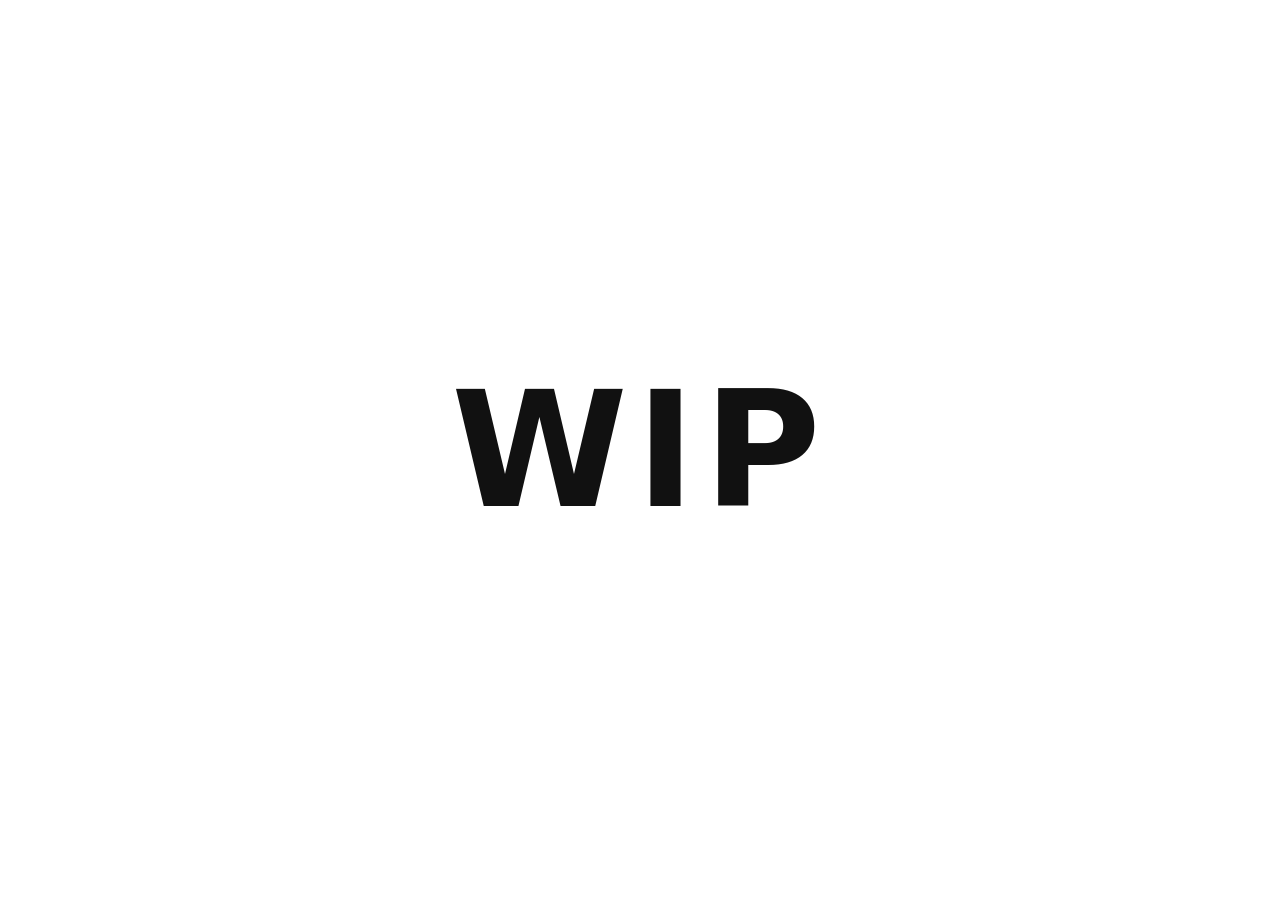
==== index.html @ 5a91147f "Página provisória WIP centralizada Co-Authored-By: Claude Opus 5.5 <noreply@anthropic.com>" ====
<!doctype html>
<html lang="pt-BR">
<head>
  <meta charset="utf-8">
  <meta name="viewport" content="width=device-width, initial-scale=1">
  <title>Portfólio — em construção</title>
  <meta name="description" content="Portfólio em construção.">
  <link rel="stylesheet" href="assets/css/style.css">
</head>
<body>
  <main>
    <h1>WIP</h1>
  </main>
</body>
</html>
---- assets/css/style.css ----
/* Cores como variáveis, com versão para modo escuro */
:root {
  --bg: #ffffff;
  --fg: #111111;
}

@media (prefers-color-scheme: dark) {
  :root {
    --bg: #111111;
    --fg: #f5f5f5;
  }
}

* {
  margin: 0;
  box-sizing: border-box;
}

body {
  background: var(--bg);
  color: var(--fg);
  font-family: system-ui, -apple-system, "Segoe UI", Roboto, sans-serif;
}

/* Ocupa a tela inteira e centraliza o conteúdo na horizontal e na vertical */
main {
  min-height: 100vh;
  min-height: 100dvh;
  display: grid;
  place-items: center;
}

h1 {
  font-size: clamp(3rem, 15vw, 10rem);
  font-weight: 800;
  letter-spacing: 0.05em;
}
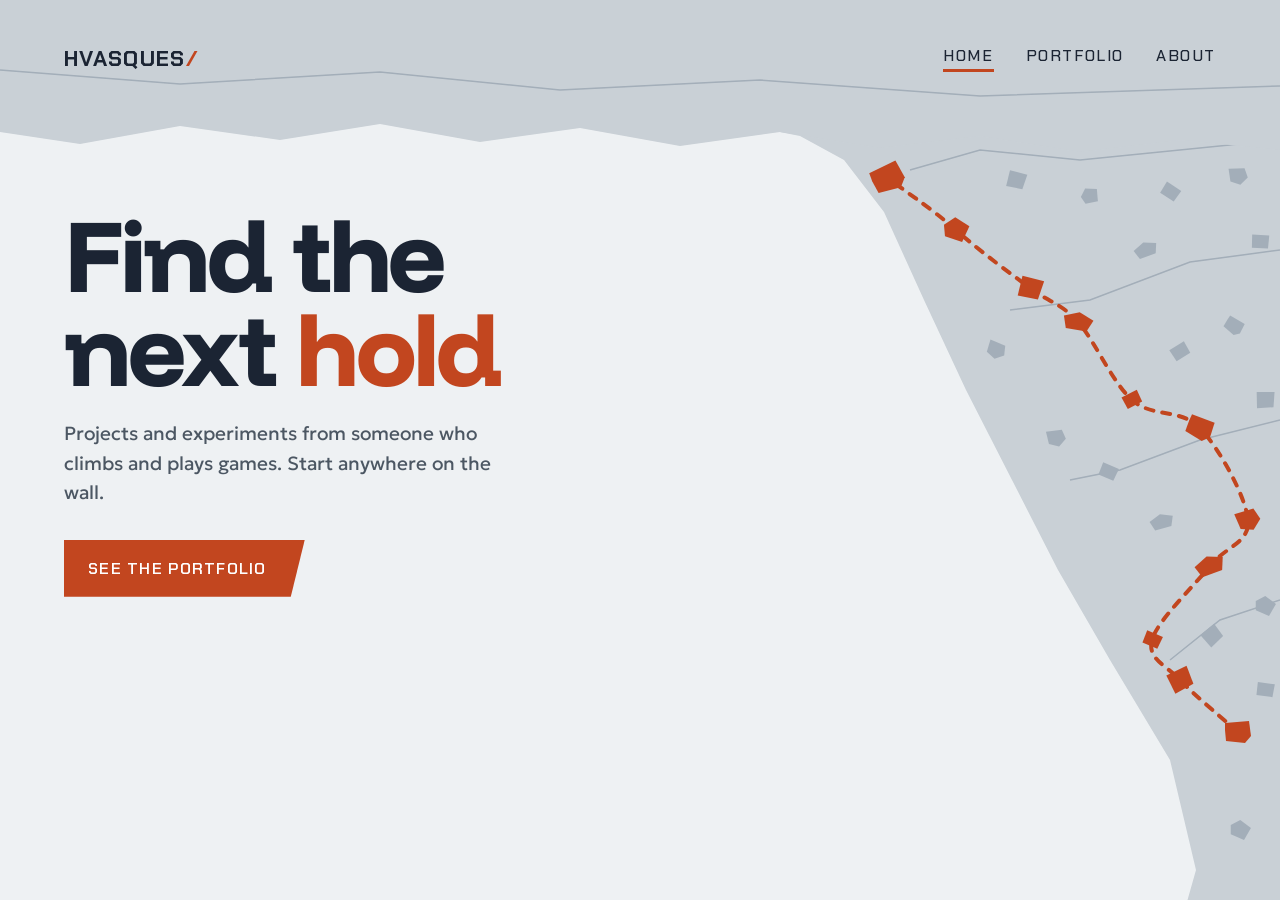
==== commit cdcd8acb: "Constrói o site a partir do handoff: Home, Portfólio e modelo de projeto - tokens.css concentra core" ====
--- a/index.html
+++ b/index.html
@@ -1,15 +1,28 @@
 <!doctype html>
-<html lang="pt-BR">
+<html lang="en">
 <head>
   <meta charset="utf-8">
   <meta name="viewport" content="width=device-width, initial-scale=1">
-  <title>Portfólio — em construção</title>
-  <meta name="description" content="Portfólio em construção.">
-  <link rel="stylesheet" href="assets/css/style.css">
+  <title>hvasques — Find the next hold</title>
+  <meta name="description" content="Projects and experiments from someone who climbs and plays games.">
+  <link rel="preconnect" href="https://fonts.googleapis.com">
+  <link rel="preconnect" href="https://fonts.gstatic.com" crossorigin>
+  <link rel="stylesheet" href="/assets/css/tokens.css">
+  <link rel="stylesheet" href="/assets/css/base.css">
+  <link rel="stylesheet" href="/assets/css/home.css">
+  <script type="module" src="/assets/js/pages/home.js"></script>
 </head>
 <body>
-  <main>
-    <h1>WIP</h1>
+  <rock-roof></rock-roof>
+  <div class="rock wall wall--home"></div>
+  <site-header current="home"></site-header>
+
+  <main class="content">
+    <div class="copy--home">
+      <h1 class="title">Find the next <span class="hl">hold</span></h1>
+      <p class="lede">Projects and experiments from someone who climbs and plays games. Start anywhere on the wall.</p>
+      <a class="btn" href="/portfolio/">See the portfolio</a>
+    </div>
   </main>
 </body>
 </html>
--- a/assets/css/tokens.css
+++ b/assets/css/tokens.css
@@ -0,0 +1,42 @@
+/* ==========================================================================
+   Design tokens: the ONE file to edit to restyle the whole site.
+   Colors, fonts, scale and shapes. Every other CSS and JS file reads these.
+   ========================================================================== */
+
+/* Fonts are loaded here so that swapping a family is a one-file change:
+   edit this URL and the matching --font-* variable below. */
+@import url("https://fonts.googleapis.com/css2?family=Chakra+Petch:wght@500;600;700&family=Funnel+Display:wght@700;800&family=Funnel+Sans:wght@400;500;600&family=Geologica:wght@400;500&display=swap");
+
+:root {
+  /* ---- Colors (palette: Alpenglow) ---- */
+  --ground:  #EEF1F3; /* page background */
+  --surface: #C9D0D6; /* rock (roof, walls), inactive grade badge, list rules */
+  --ink:     #1B2433; /* text */
+  --muted:   #4C5763; /* secondary text, inactive routes and holds */
+  --texture: #A3AEB9; /* strata lines and decorative holds. Never for text */
+  --path:    #C2461F; /* the ONLY "go here" color. Alternative: Rooftop #D9121A */
+  --on-path: #FFFFFF; /* text on top of --path */
+
+  /* ---- Fonts ---- */
+  --font-ui:    "Chakra Petch", sans-serif;       /* logo, menu, buttons, grades, route numbers */
+  --font-title: "Funnel Display", sans-serif;     /* page titles (h1) */
+  --font-name:  "Funnel Sans", sans-serif;        /* project names, section headings */
+  --font-body:  "Geologica", system-ui, sans-serif;
+
+  /* ---- Scale ----
+     The rock is drawn on a 1280 x 760 design frame. --u is the size of one
+     frame unit: the frame is scaled to FIT inside the window, never stretched.
+     Whatever space is left over (ultrawide or very tall windows) is filled
+     with extra rock segments. See assets/js/components/rock.js. */
+  --u-min: 0.75px; /* the rock never gets smaller than this */
+  --u-max: 1.5px;  /* nor bigger, so it doesn't balloon on huge monitors */
+  --u: clamp(var(--u-min), min(100vw / 1280, 100vh / 760), var(--u-max));
+
+  /* ---- Layout ---- */
+  --gutter: 64px; /* side padding of the page; the menu ends this far from the edge */
+
+  /* ---- Shapes (all flat, sharp corners) ---- */
+  --shape-button: polygon(0 0, 100% 0, calc(100% - 14px) 100%, 0 100%);
+  --shape-grade:  polygon(8% 8%, 92% 0, 100% 70%, 78% 100%, 4% 92%, 0 40%);
+  --shape-marker: polygon(10% 20%, 85% 5%, 100% 75%, 20% 100%);
+}
--- a/assets/css/base.css
+++ b/assets/css/base.css
@@ -0,0 +1,206 @@
+/* ==========================================================================
+   Shared styles: page frame, rock, header, and the small reusable pieces
+   (title, label, grade badge, button, holds). No colors or fonts are written
+   here directly; they all come from tokens.css.
+   ========================================================================== */
+
+*, *::before, *::after { box-sizing: border-box; }
+
+body {
+  position: relative;
+  margin: 0;
+  /* At least one window tall, so the walls always reach the floor */
+  min-height: max(100vh, calc(760 * var(--u)));
+  background: var(--ground);
+  color: var(--ink);
+  font-family: var(--font-body);
+}
+
+a { color: var(--ink); }
+a:hover { color: var(--path); }
+:focus-visible { outline: 2px solid var(--ink); outline-offset: 2px; }
+
+/* ---- Rock (drawn by assets/js/components/rock.js) ----------------------- */
+/* Layers: walls 0, roof 1, content 2, header 3 */
+
+.rock {
+  position: absolute;
+  overflow: hidden;
+  pointer-events: none;
+}
+.rock > svg {
+  position: absolute;
+  inset: 0;
+  width: 100%;
+  height: 100%;
+  display: block;
+}
+.rock__fill { fill: var(--surface); }
+.rock__strata polyline {
+  fill: none;
+  stroke: var(--texture);
+  stroke-width: 1.5;
+  vector-effect: non-scaling-stroke;
+}
+
+rock-roof {
+  display: block;
+  z-index: 1;
+  top: 0;
+  left: 0;
+  width: 100%;
+  height: calc(152 * var(--u));
+}
+
+.wall {
+  z-index: 0;
+  top: 0;
+  right: 0;
+  height: 100%;
+}
+
+/* ---- Holds (shapes live in assets/js/components/holds.js) ---------------- */
+
+.hold { fill: var(--texture); }          /* decoration on the rock */
+.hold--route { fill: var(--path); }      /* a hold on the highlighted route */
+.hold--badge { fill: var(--ink); }       /* route-number badge on the topo */
+.hold--section { fill: var(--muted); transition: fill 0.25s ease; }
+.hold--badge.is-on,
+.hold--section.is-on { fill: var(--path); }
+
+/* ---- Header (rendered by assets/js/components/header.js) ----------------- */
+
+site-header {
+  position: absolute;
+  z-index: 3;
+  top: 0;
+  left: 0;
+  right: 0;
+  display: flex;
+  flex-wrap: wrap;
+  align-items: center;
+  justify-content: space-between;
+  gap: 16px 64px;
+  padding: 44px var(--gutter) 0;
+}
+
+.brand {
+  font-family: var(--font-ui);
+  font-weight: 700;
+  font-size: 22px;
+  letter-spacing: 0.06em;
+  text-transform: uppercase;
+  text-decoration: none;
+}
+.brand a { text-decoration: none; }
+.brand ol {
+  display: flex;
+  flex-wrap: wrap;
+  align-items: baseline;
+  margin: 0;
+  padding: 0;
+  list-style: none;
+}
+.brand .crumb-mid { color: var(--muted); }
+.brand .crumb-mid:hover { color: var(--path); }
+.slash { color: var(--path); }
+
+.nav {
+  display: flex;
+  flex-wrap: wrap;
+  gap: 32px;
+  font-family: var(--font-ui);
+  font-weight: 500;
+  font-size: 16px;
+  letter-spacing: 0.1em;
+  text-transform: uppercase;
+}
+.nav a { padding-bottom: 6px; text-decoration: none; }
+.nav a[aria-current="page"] { box-shadow: inset 0 -3px 0 var(--path); }
+
+/* ---- Content ------------------------------------------------------------- */
+
+.content {
+  position: relative;
+  z-index: 2;
+  /* Starts under the roof: tied to the roof's height so it never overlaps */
+  padding: calc(152 * var(--u) + var(--content-gap, 55px)) var(--gutter) 56px;
+}
+
+.title {
+  margin: 0;
+  font-family: var(--font-title);
+  font-weight: 800;
+  font-size: clamp(56px, 8vw, 104px);
+  line-height: 0.92;
+  letter-spacing: -0.03em;
+}
+.title--sm { font-size: clamp(48px, 6vw, 80px); }
+.hl { color: var(--path); }
+
+.lede {
+  margin: 0;
+  font-size: 19px;
+  line-height: 1.55;
+  color: var(--muted);
+}
+
+/* Label: plain text with a hold-shaped marker in front */
+.label {
+  display: inline-flex;
+  align-items: center;
+  gap: 8px;
+  font-size: 14px;
+  color: var(--muted);
+}
+.label::before {
+  content: "";
+  flex: none;
+  width: 10px;
+  height: 10px;
+  background: var(--muted);
+  clip-path: var(--shape-marker);
+}
+.label--on::before,
+.is-on .label::before { background: var(--path); }
+
+/* Grade badge: a grade inside a hold shape */
+.grade {
+  font-family: var(--font-ui);
+  font-weight: 700;
+  font-size: 15px;
+  line-height: 1;
+  padding: 9px 12px 9px 14px;
+  background: var(--surface);
+  color: var(--ink);
+  clip-path: var(--shape-grade);
+}
+.grade--on,
+.is-on .grade { background: var(--path); color: var(--on-path); }
+.grade--lg { font-size: 18px; padding: 11px 14px 11px 16px; }
+
+/* Primary button: the right edge is cut on a diagonal */
+.btn {
+  display: inline-block;
+  align-self: flex-start;
+  padding: 18px 38px 18px 24px;
+  font-family: var(--font-ui);
+  font-weight: 600;
+  font-size: 16px;
+  letter-spacing: 0.08em;
+  text-transform: uppercase;
+  text-decoration: none;
+  background: var(--path);
+  color: var(--on-path);
+  clip-path: var(--shape-button);
+}
+.btn:hover { color: var(--on-path); }
+
+@media (prefers-reduced-motion: reduce) {
+  *, *::before, *::after { animation: none !important; transition: none !important; }
+}
+
+@media (max-width: 860px) {
+  :root { --gutter: 20px; }
+  .nav { gap: 18px; }
+}
--- a/assets/css/home.css
+++ b/assets/css/home.css
@@ -0,0 +1,30 @@
+/* Home: copy on the left, overhang wall with the route on the right */
+
+.wall--home { width: calc(520 * var(--u)); }
+
+.copy--home {
+  display: flex;
+  flex-direction: column;
+  align-items: flex-start;
+  gap: 24px;
+  max-width: 600px;
+}
+.copy--home .lede { max-width: 34ch; }
+.copy--home .btn { margin-top: 8px; }
+
+/* The route: dashes that keep moving toward the roof */
+.route-line {
+  fill: none;
+  stroke: var(--path);
+  stroke-width: 4;
+  stroke-linecap: round;
+  stroke-dasharray: 8 9;
+  animation: route-run 1.8s linear infinite;
+}
+@keyframes route-run { to { stroke-dashoffset: -34; } }
+
+@media (max-width: 1100px) { .copy--home { max-width: 46%; } }
+@media (max-width: 860px) {
+  .wall--home { display: none; }
+  .copy--home { max-width: 100%; }
+}
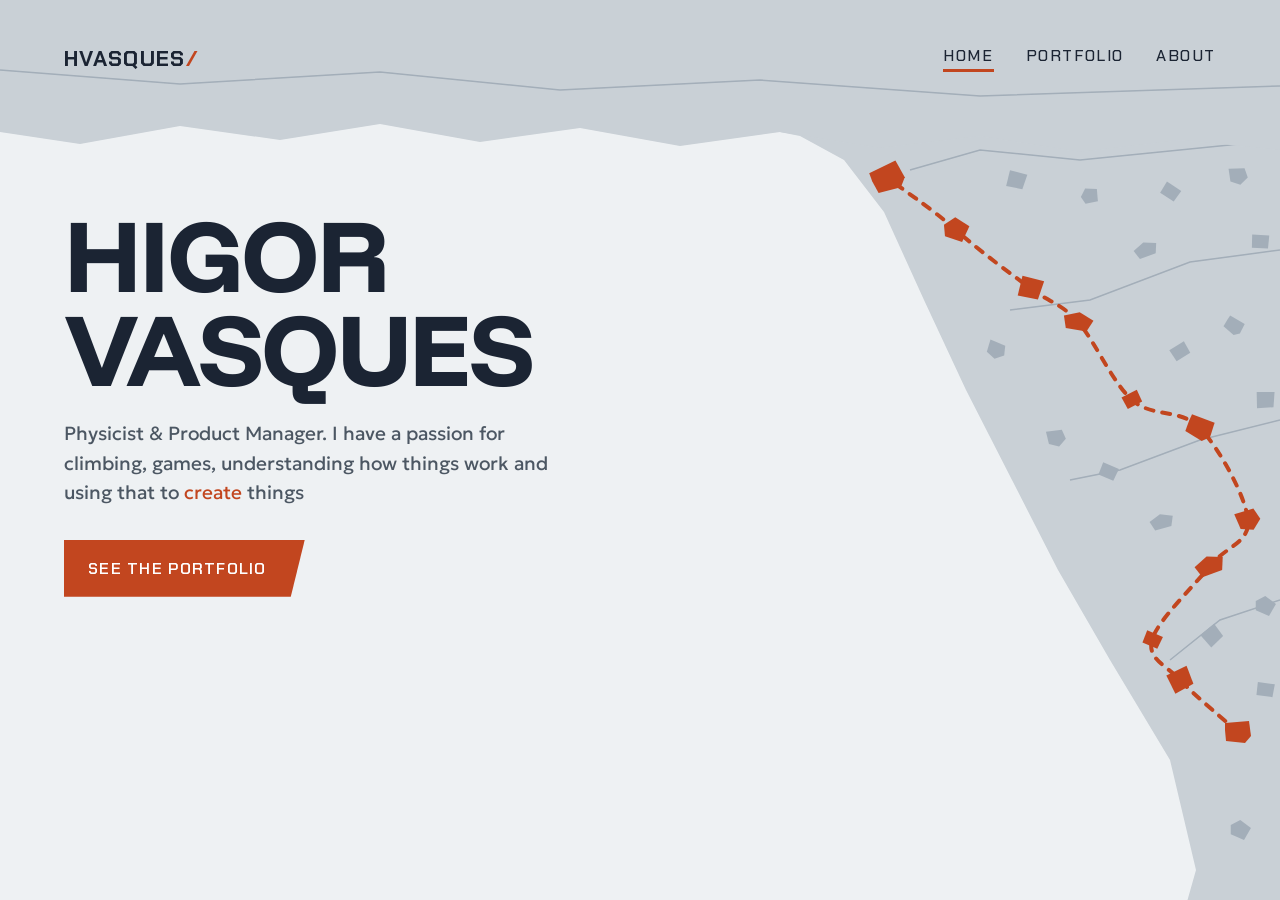
==== commit c01cb625: "Home: nome e apresentação no lugar de 'Find the next hold'; 'create' abre a lista ao passar o mouse " ====
--- a/index.html
+++ b/index.html
@@ -3,8 +3,8 @@
 <head>
   <meta charset="utf-8">
   <meta name="viewport" content="width=device-width, initial-scale=1">
-  <title>hvasques — Find the next hold</title>
-  <meta name="description" content="Projects and experiments from someone who climbs and plays games.">
+  <title>Higor Vasques — Physicist &amp; Product Manager</title>
+  <meta name="description" content="Physicist and Product Manager with a passion for climbing, games, understanding how things work and using that to create things.">
   <link rel="preconnect" href="https://fonts.googleapis.com">
   <link rel="preconnect" href="https://fonts.gstatic.com" crossorigin>
   <link rel="stylesheet" href="/assets/css/tokens.css">
@@ -19,8 +19,16 @@
 
   <main class="content">
     <div class="copy--home">
-      <h1 class="title">Find the next <span class="hl">hold</span></h1>
-      <p class="lede">Projects and experiments from someone who climbs and plays games. Start anywhere on the wall.</p>
+      <h1 class="title title--name"><span>Higor</span> <span>Vasques</span></h1>
+      <p class="lede">
+        Physicist &amp; Product Manager. I have a passion for climbing, games, understanding how things work and using that to
+        <!-- Hovering (or focusing) "create things" opens the rest of the list under it -->
+        <span class="creates" tabindex="0"><span class="hl">create</span> things<span class="creates__more">
+          <span><span class="hl">create</span> features</span>
+          <span><span class="hl">create</span> product</span>
+          <span><span class="hl">create</span> experience</span>
+        </span></span>
+      </p>
       <a class="btn" href="/portfolio/">See the portfolio</a>
     </div>
   </main>
--- a/assets/css/tokens.css
+++ b/assets/css/tokens.css
@@ -39,4 +39,6 @@
   --shape-button: polygon(0 0, 100% 0, calc(100% - 14px) 100%, 0 100%);
   --shape-grade:  polygon(8% 8%, 92% 0, 100% 70%, 78% 100%, 4% 92%, 0 40%);
   --shape-marker: polygon(10% 20%, 85% 5%, 100% 75%, 20% 100%);
+  /* Pointer tag (like the "KMON!" cursor), with its tip at the top-right */
+  --shape-tag:    polygon(100% 0, calc(100% - 14px) 7px, 0 7px, 8px 100%, calc(100% - 7px) 100%, calc(100% - 7px) 14px);
 }
--- a/assets/css/base.css
+++ b/assets/css/base.css
@@ -6,7 +6,16 @@
 
 *, *::before, *::after { box-sizing: border-box; }
 
+html {
+  /* No rubber-band scrolling past the top or bottom of the page… */
+  overscroll-behavior: none;
+  /* …and if a browser bounces anyway, what shows beyond the page is rock
+     (a continuation of the roof), not a pale gap */
+  background: var(--surface);
+}
+
 body {
+  overscroll-behavior: none;
   position: relative;
   margin: 0;
   /* At least one window tall, so the walls always reach the floor */
@@ -125,7 +134,10 @@
   z-index: 2;
   /* Starts under the roof: tied to the roof's height so it never overlaps */
   padding: calc(152 * var(--u) + var(--content-gap, 55px)) var(--gutter) 56px;
-}
+  /* The empty part of this box lies over the walls: let the mouse through */
+  pointer-events: none;
+}
+.content > * { pointer-events: auto; }
 
 .title {
   margin: 0;
--- a/assets/css/home.css
+++ b/assets/css/home.css
@@ -9,7 +9,34 @@
   gap: 24px;
   max-width: 600px;
 }
-.copy--home .lede { max-width: 34ch; }
+.copy--home .lede { max-width: 38ch; }
+
+/* The name: caps, one word per line */
+.title--name { text-transform: uppercase; }
+.title--name span { display: block; }
+
+/* "create things": on hover or focus, the other things open in a stack right
+   under it, each "create" lined up with the one in the sentence. The stack is
+   part of the text flow, so the button below moves down to make room. */
+.creates {
+  display: inline-block;
+  vertical-align: top;
+  white-space: nowrap;
+  cursor: default;
+}
+.creates__more {
+  display: block;
+  overflow: hidden;
+  max-height: 0;
+  opacity: 0;
+  transition: max-height 0.25s ease, opacity 0.25s ease;
+}
+.creates__more > span { display: block; }
+.creates:hover .creates__more,
+.creates:focus .creates__more {
+  max-height: 5em; /* three lines */
+  opacity: 1;
+}
 .copy--home .btn { margin-top: 8px; }
 
 /* The route: dashes that keep moving toward the roof */
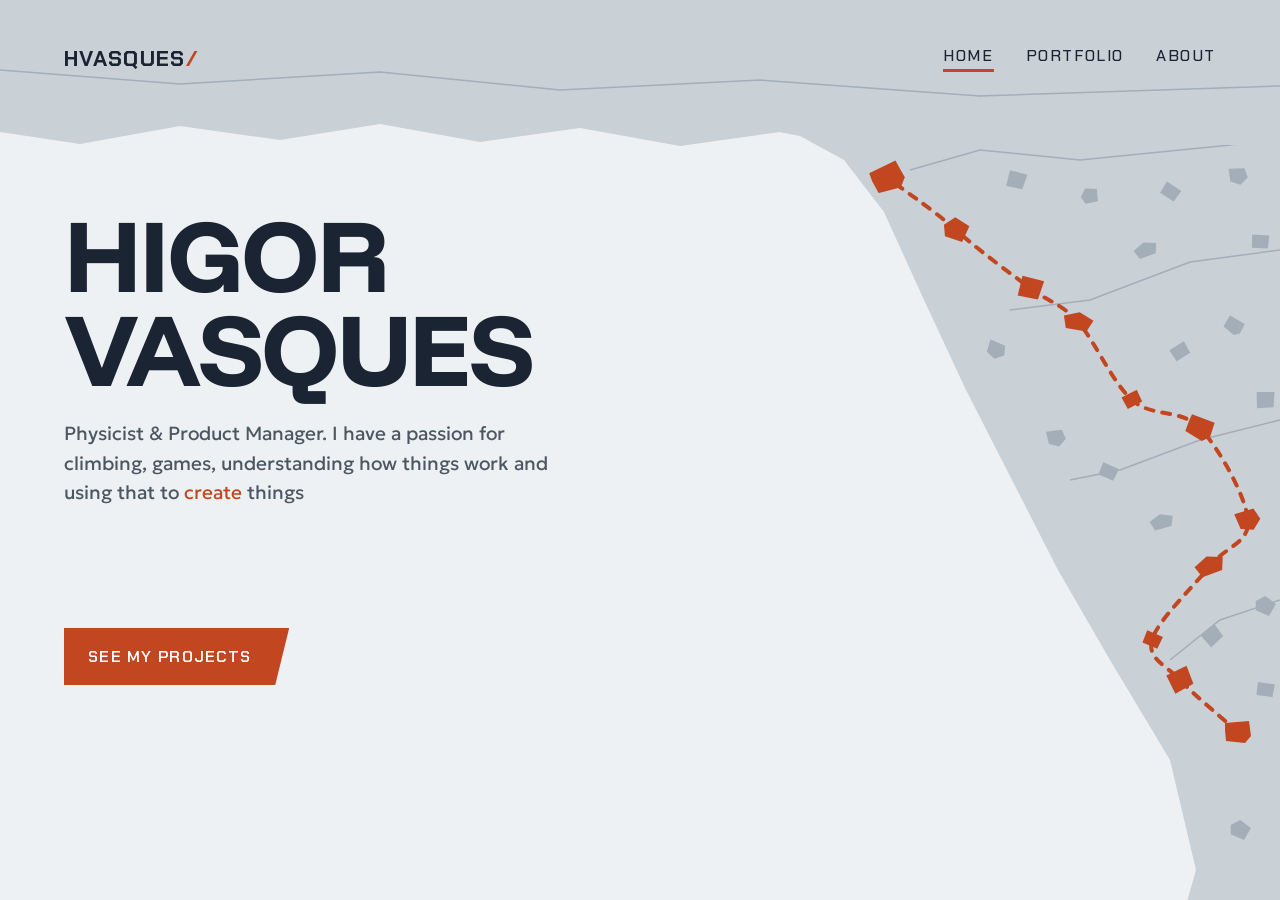
==== commit 8684089c: "Home: botão vira 'See my projects' e não se move mais quando a lista de 'create' aparece Co-Authored" ====
--- a/index.html
+++ b/index.html
@@ -29,7 +29,7 @@
           <span><span class="hl">create</span> experience</span>
         </span></span>
       </p>
-      <a class="btn" href="/portfolio/">See the portfolio</a>
+      <a class="btn" href="/portfolio/">See my projects</a>
     </div>
   </main>
 </body>
--- a/assets/css/home.css
+++ b/assets/css/home.css
@@ -15,27 +15,30 @@
 .title--name { text-transform: uppercase; }
 .title--name span { display: block; }
 
-/* "create things": on hover or focus, the other things open in a stack right
-   under it, each "create" lined up with the one in the sentence. The stack is
-   part of the text flow, so the button below moves down to make room. */
+/* "create things": on hover or focus, the other things appear in a stack right
+   under it, each "create" lined up with the one in the sentence. The stack
+   always takes up its three lines, even while invisible, so nothing below it
+   (the button) moves when it shows. */
 .creates {
   display: inline-block;
   vertical-align: top;
   white-space: nowrap;
   cursor: default;
 }
-.creates__more {
+.creates__more { display: block; }
+.creates__more > span {
   display: block;
-  overflow: hidden;
-  max-height: 0;
   opacity: 0;
-  transition: max-height 0.25s ease, opacity 0.25s ease;
+  transform: translateY(-8px);
+  transition: opacity 0.2s ease, transform 0.2s ease;
 }
-.creates__more > span { display: block; }
-.creates:hover .creates__more,
-.creates:focus .creates__more {
-  max-height: 5em; /* three lines */
+/* The lines drop in one after the other */
+.creates__more > span:nth-child(2) { transition-delay: 0.06s; }
+.creates__more > span:nth-child(3) { transition-delay: 0.12s; }
+.creates:hover .creates__more > span,
+.creates:focus .creates__more > span {
   opacity: 1;
+  transform: none;
 }
 .copy--home .btn { margin-top: 8px; }
 
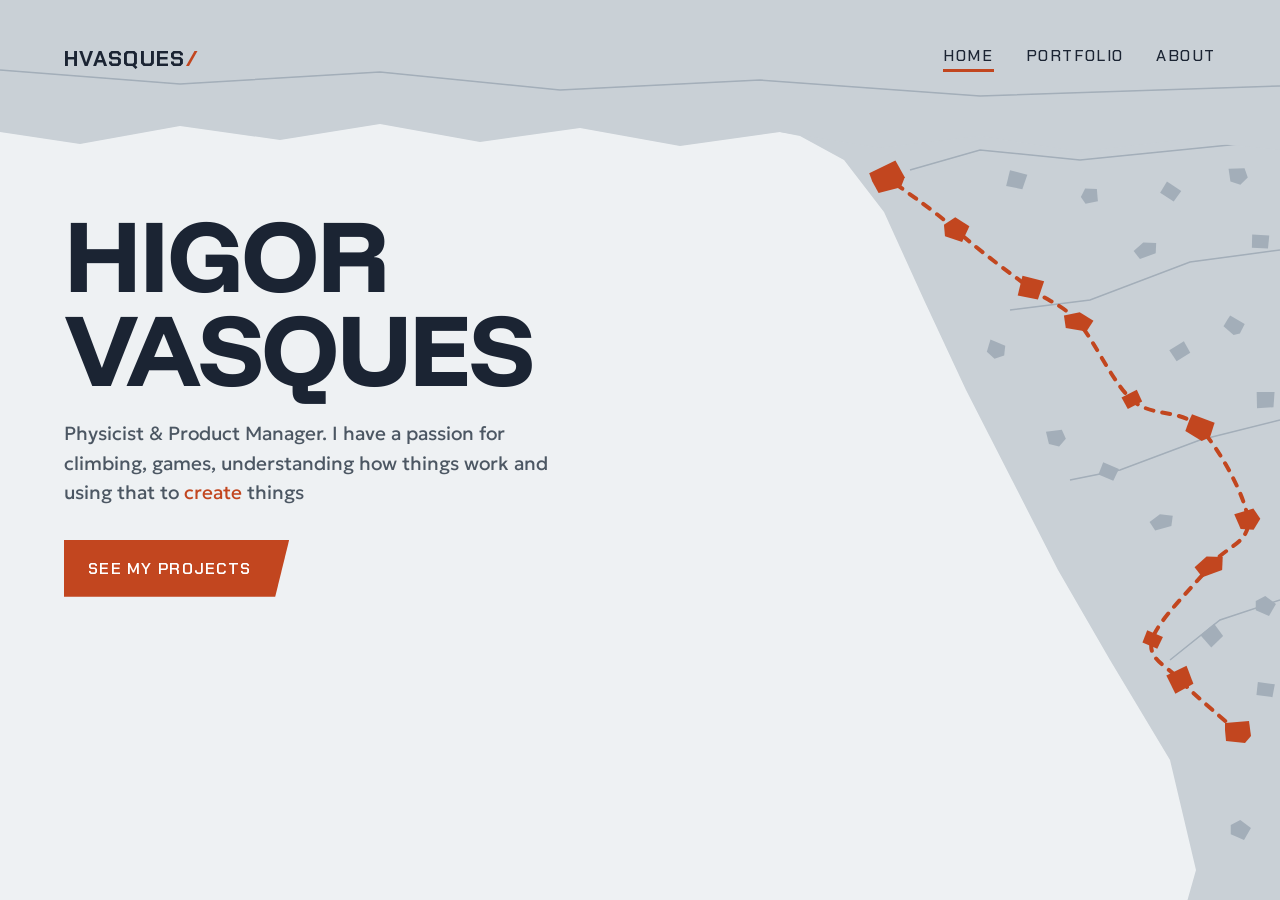
==== commit a42f5fd5: "Home: a palavra depois de 'create' fica rolando pela lista, no lugar Co-Authored-By: Claude <noreply" ====
--- a/index.html
+++ b/index.html
@@ -22,12 +22,9 @@
       <h1 class="title title--name"><span>Higor</span> <span>Vasques</span></h1>
       <p class="lede">
         Physicist &amp; Product Manager. I have a passion for climbing, games, understanding how things work and using that to
-        <!-- Hovering (or focusing) "create things" opens the rest of the list under it -->
-        <span class="creates" tabindex="0"><span class="hl">create</span> things<span class="creates__more">
-          <span><span class="hl">create</span> features</span>
-          <span><span class="hl">create</span> product</span>
-          <span><span class="hl">create</span> experience</span>
-        </span></span>
+        <!-- The word after "create" rolls through this list (see .creates in home.css).
+             The last entry repeats the first so the loop is seamless. -->
+        <span class="creates"><span class="hl">create</span> <span class="creates__slot"><span class="creates__reel"><span>things</span><span>features</span><span>product</span><span>experience</span><span aria-hidden="true">things</span></span></span></span>
       </p>
       <a class="btn" href="/portfolio/">See my projects</a>
     </div>
--- a/assets/css/home.css
+++ b/assets/css/home.css
@@ -40,6 +40,28 @@
   opacity: 1;
   transform: none;
 }
+
+/* Variant: the word after "create" rolls through the list in place, like a
+   slot-machine reel, for as long as the mouse is over it. Nothing else moves. */
+.creates__slot {
+  display: inline-block;
+  vertical-align: top;
+  height: 1.55em; /* one line of the paragraph */
+  overflow: hidden;
+}
+.creates__reel { display: block; }
+.creates__reel > span { display: block; }
+.creates--swap:hover .creates__reel,
+.creates--swap:focus .creates__reel { animation: creates-roll 5s ease-in-out infinite; }
+/* Five entries (the last repeats the first, so the loop has no jump): each
+   step moves up one entry = 20% of the reel, then holds */
+@keyframes creates-roll {
+  0% { transform: translateY(0); }
+  6%, 25% { transform: translateY(-20%); }
+  31%, 50% { transform: translateY(-40%); }
+  56%, 75% { transform: translateY(-60%); }
+  81%, 100% { transform: translateY(-80%); }
+}
 .copy--home .btn { margin-top: 8px; }
 
 /* The route: dashes that keep moving toward the roof */
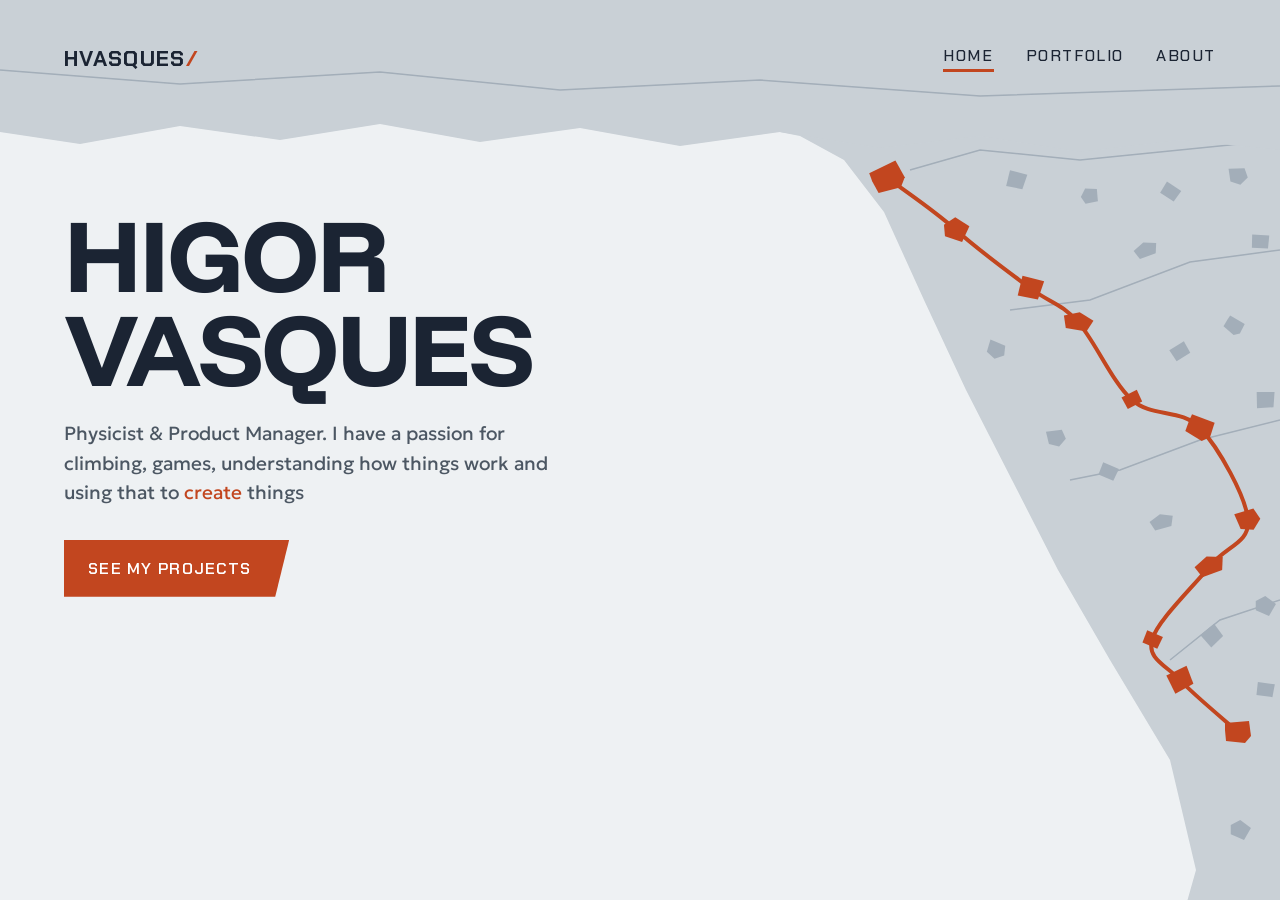
==== commit 15654c8f: "Home: 'products' e 'experiences' no plural Co-Authored-By: Claude <noreply@anthropic.com>" ====
--- a/index.html
+++ b/index.html
@@ -24,7 +24,7 @@
         Physicist &amp; Product Manager. I have a passion for climbing, games, understanding how things work and using that to
         <!-- The word after "create" rolls through this list (see .creates in home.css).
              The last entry repeats the first so the loop is seamless. -->
-        <span class="creates"><span class="hl">create</span> <span class="creates__slot"><span class="creates__reel"><span>things</span><span>features</span><span>product</span><span>experience</span><span aria-hidden="true">things</span></span></span></span>
+        <span class="creates"><span class="hl">create</span> <span class="creates__slot"><span class="creates__reel"><span>things</span><span>features</span><span>products</span><span>experiences</span><span aria-hidden="true">things</span></span></span></span>
       </p>
       <a class="btn" href="/portfolio/">See my projects</a>
     </div>
--- a/assets/css/home.css
+++ b/assets/css/home.css
@@ -10,70 +10,45 @@
   max-width: 600px;
 }
 .copy--home .lede { max-width: 38ch; }
+.copy--home .btn { margin-top: 8px; }
 
 /* The name: caps, one word per line */
 .title--name { text-transform: uppercase; }
 .title--name span { display: block; }
 
-/* "create things": on hover or focus, the other things appear in a stack right
-   under it, each "create" lined up with the one in the sentence. The stack
-   always takes up its three lines, even while invisible, so nothing below it
-   (the button) moves when it shows. */
-.creates {
-  display: inline-block;
-  vertical-align: top;
-  white-space: nowrap;
-  cursor: default;
-}
-.creates__more { display: block; }
-.creates__more > span {
-  display: block;
-  opacity: 0;
-  transform: translateY(-8px);
-  transition: opacity 0.2s ease, transform 0.2s ease;
-}
-/* The lines drop in one after the other */
-.creates__more > span:nth-child(2) { transition-delay: 0.06s; }
-.creates__more > span:nth-child(3) { transition-delay: 0.12s; }
-.creates:hover .creates__more > span,
-.creates:focus .creates__more > span {
-  opacity: 1;
-  transform: none;
-}
-
-/* Variant: the word after "create" rolls through the list in place, like a
-   slot-machine reel, for as long as the mouse is over it. Nothing else moves. */
+/* "create things": the word after "create" keeps rolling through a list, in
+   place, like a slot-machine reel. The words are in index.html; the reel
+   shows one line at a time and nothing around it moves. */
+.creates { white-space: nowrap; }
 .creates__slot {
   display: inline-block;
   vertical-align: top;
   height: 1.55em; /* one line of the paragraph */
   overflow: hidden;
 }
-.creates__reel { display: block; }
+.creates__reel {
+  display: block;
+  animation: creates-roll 6s ease-in-out infinite;
+}
 .creates__reel > span { display: block; }
-.creates--swap:hover .creates__reel,
-.creates--swap:focus .creates__reel { animation: creates-roll 5s ease-in-out infinite; }
-/* Five entries (the last repeats the first, so the loop has no jump): each
-   step moves up one entry = 20% of the reel, then holds */
+/* Five entries (the last repeats the first, so the loop has no jump): hold on
+   a word, then move up one entry = 20% of the reel. To change the number of
+   words, change these steps to match. */
 @keyframes creates-roll {
-  0% { transform: translateY(0); }
-  6%, 25% { transform: translateY(-20%); }
-  31%, 50% { transform: translateY(-40%); }
-  56%, 75% { transform: translateY(-60%); }
-  81%, 100% { transform: translateY(-80%); }
+  0%, 19% { transform: translateY(0); }
+  25%, 44% { transform: translateY(-20%); }
+  50%, 69% { transform: translateY(-40%); }
+  75%, 94% { transform: translateY(-60%); }
+  100% { transform: translateY(-80%); }
 }
-.copy--home .btn { margin-top: 8px; }
 
-/* The route: dashes that keep moving toward the roof */
+/* The route: one solid line through the holds, up to the roof */
 .route-line {
   fill: none;
   stroke: var(--path);
   stroke-width: 4;
   stroke-linecap: round;
-  stroke-dasharray: 8 9;
-  animation: route-run 1.8s linear infinite;
 }
-@keyframes route-run { to { stroke-dashoffset: -34; } }
 
 @media (max-width: 1100px) { .copy--home { max-width: 46%; } }
 @media (max-width: 860px) {
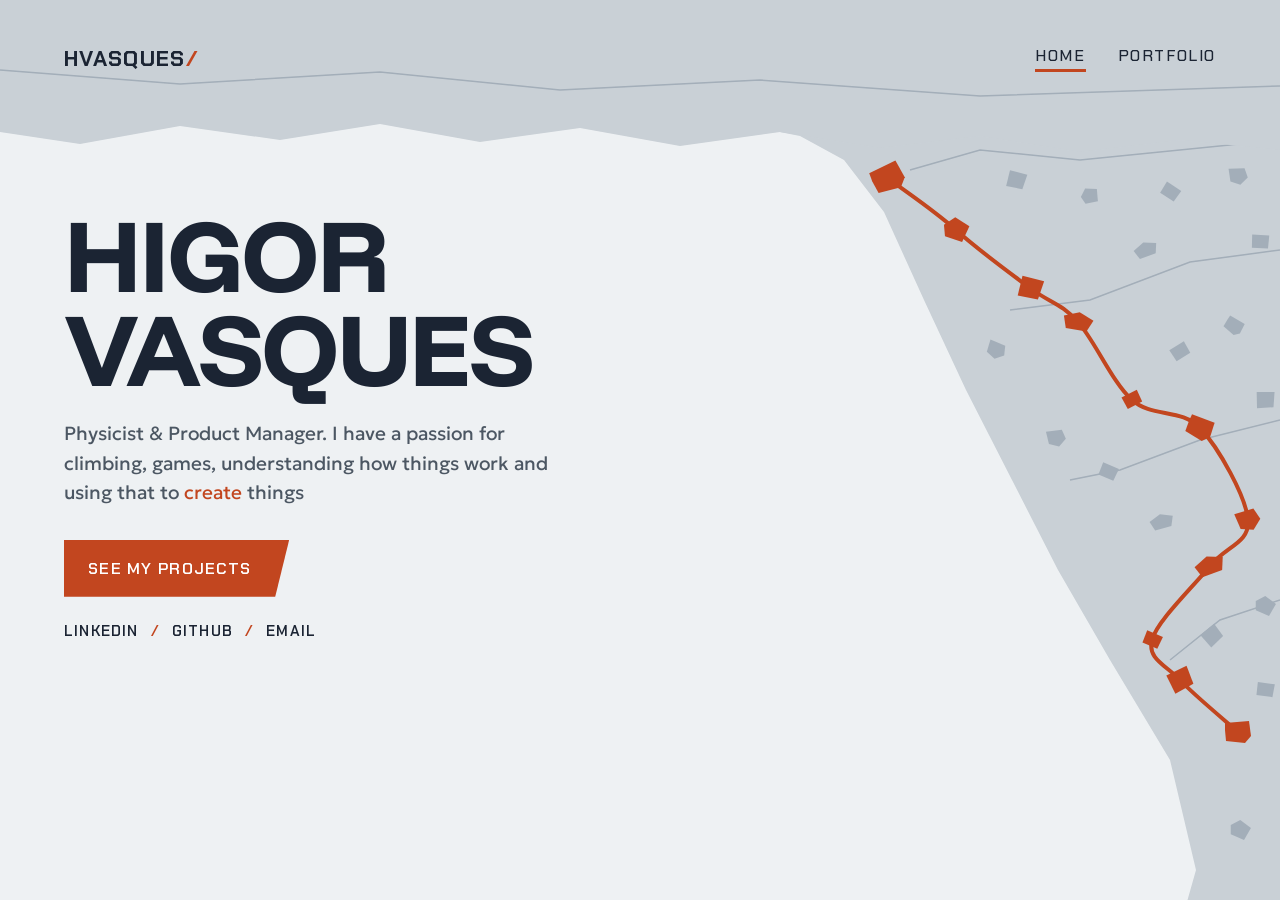
==== commit 4b0e860c: "Home: links de contato (LinkedIn, GitHub, email) sob o botão; About sai do menu Co-Authored-By: Clau" ====
--- a/index.html
+++ b/index.html
@@ -27,6 +27,11 @@
         <span class="creates"><span class="hl">create</span> <span class="creates__slot"><span class="creates__reel"><span>things</span><span>features</span><span>products</span><span>experiences</span><span aria-hidden="true">things</span></span></span></span>
       </p>
       <a class="btn" href="/portfolio/">See my projects</a>
+      <ul class="contact" aria-label="Contact">
+        <li><a href="https://www.linkedin.com/in/higorvasques/" target="_blank" rel="me noopener">LinkedIn</a></li>
+        <li><a href="https://github.com/hvasques" target="_blank" rel="me noopener">GitHub</a></li>
+        <li><a href="mailto:higorlorijolavasques@gmail.com">Email</a></li>
+      </ul>
     </div>
   </main>
 </body>
--- a/assets/css/base.css
+++ b/assets/css/base.css
@@ -7,19 +7,23 @@
 *, *::before, *::after { box-sizing: border-box; }
 
 html {
-  /* No rubber-band scrolling past the top or bottom of the page… */
-  overscroll-behavior: none;
-  /* …and if a browser bounces anyway, what shows beyond the page is rock
-     (a continuation of the roof), not a pale gap */
+  /* If the browser lets you scroll past the top or bottom of the page, what
+     shows beyond it is rock (a continuation of the roof), not a pale gap */
   background: var(--surface);
 }
+/* With a mouse or trackpad, no rubber-band scrolling at all. Phones keep
+   theirs, because it is also how pull-to-refresh works. */
+@media (hover: hover) {
+  html, body { overscroll-behavior: none; }
+}
 
 body {
-  overscroll-behavior: none;
   position: relative;
   margin: 0;
-  /* At least one window tall, so the walls always reach the floor */
+  /* At least one window tall, so the walls always reach the floor.
+     svh = the window height on phones while the address bar is showing */
   min-height: max(100vh, calc(760 * var(--u)));
+  min-height: max(100svh, calc(760 * var(--u)));
   background: var(--ground);
   color: var(--ink);
   font-family: var(--font-body);
@@ -76,6 +80,14 @@
 .hold--section { fill: var(--muted); transition: fill 0.25s ease; }
 .hold--badge.is-on,
 .hold--section.is-on { fill: var(--path); }
+/* A number (or arrow) written on a badge */
+.hold-num {
+  fill: var(--ground);
+  font-family: var(--font-ui);
+  font-weight: 700;
+  font-size: 15px;
+  text-anchor: middle;
+}
 
 /* ---- Header (rendered by assets/js/components/header.js) ----------------- */
 
@@ -207,12 +219,19 @@
   clip-path: var(--shape-button);
 }
 .btn:hover { color: var(--on-path); }
+.btn--sm { padding: 11px 28px 11px 16px; font-size: 13px; }
 
 @media (prefers-reduced-motion: reduce) {
   *, *::before, *::after { animation: none !important; transition: none !important; }
 }
 
+/* ---- Phones and narrow windows --------------------------------------------
+   One breakpoint for the whole site. Below it: no walls (each page's CSS
+   hides its own), and the header is only the menu, without the logo and
+   breadcrumb, which don't fit beside it. */
 @media (max-width: 860px) {
   :root { --gutter: 20px; }
-  .nav { gap: 18px; }
-}
+  site-header { justify-content: flex-end; }
+  .brand { display: none; }
+  .nav { gap: 22px; }
+}
--- a/assets/css/home.css
+++ b/assets/css/home.css
@@ -11,6 +11,26 @@
 }
 .copy--home .lede { max-width: 38ch; }
 .copy--home .btn { margin-top: 8px; }
+
+/* Contact links under the button, separated by the logo's slash */
+.contact {
+  display: flex;
+  flex-wrap: wrap;
+  margin: 0;
+  padding: 0;
+  list-style: none;
+  font-family: var(--font-ui);
+  font-weight: 600;
+  font-size: 15px;
+  letter-spacing: 0.08em;
+  text-transform: uppercase;
+}
+.contact li + li::before {
+  content: "/";
+  margin: 0 12px;
+  color: var(--path);
+}
+.contact a { text-decoration: none; }
 
 /* The name: caps, one word per line */
 .title--name { text-transform: uppercase; }
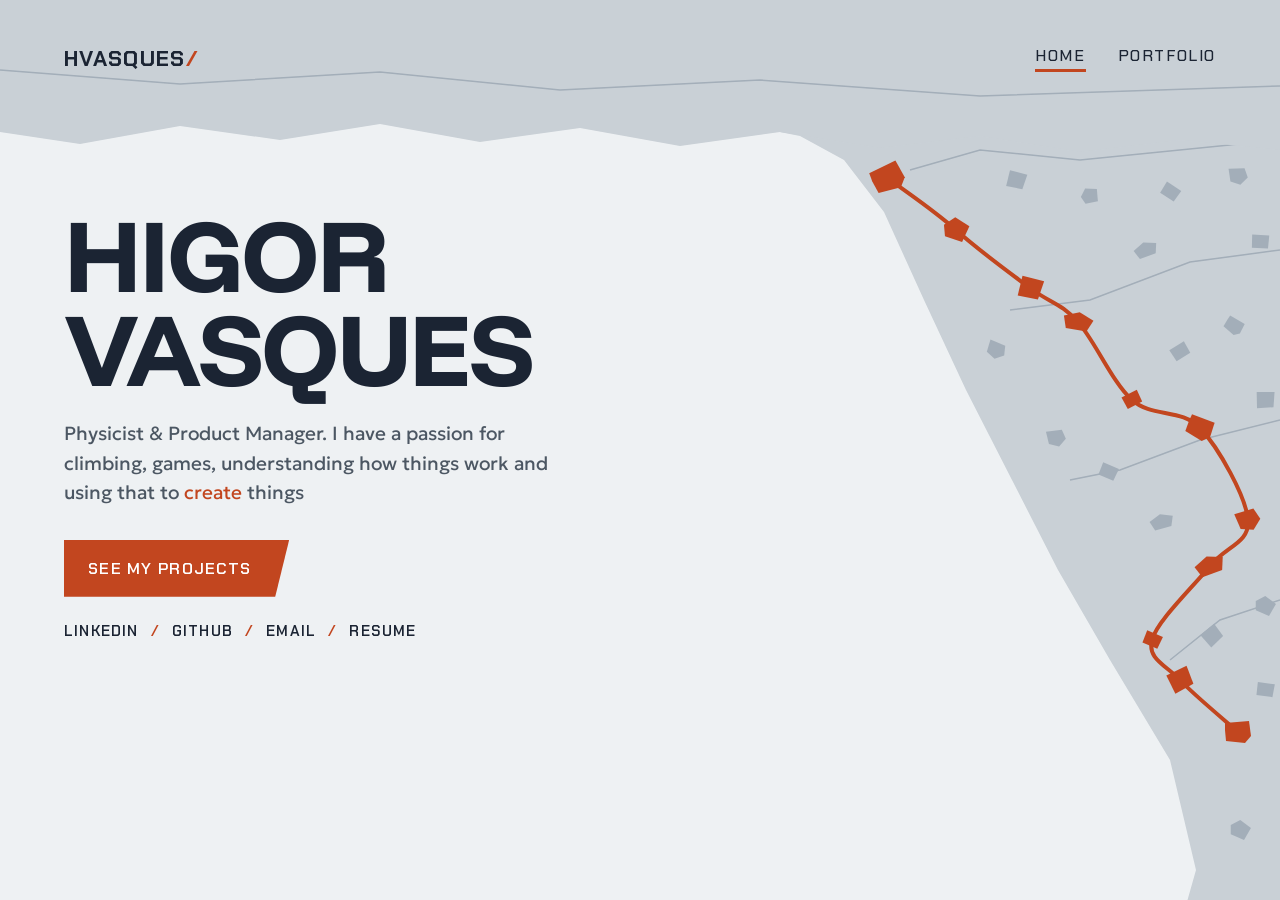
==== commit 91a16ea6: "Home: link para o currículo (resume.pdf) junto dos contatos Co-Authored-By: Claude <noreply@anthropi" ====
--- a/index.html
+++ b/index.html
@@ -31,6 +31,7 @@
         <li><a href="https://www.linkedin.com/in/higorvasques/" target="_blank" rel="me noopener">LinkedIn</a></li>
         <li><a href="https://github.com/hvasques" target="_blank" rel="me noopener">GitHub</a></li>
         <li><a href="mailto:higorlorijolavasques@gmail.com">Email</a></li>
+        <li><a href="/resume.pdf" target="_blank" rel="noopener" type="application/pdf">Resume</a></li>
       </ul>
     </div>
   </main>
